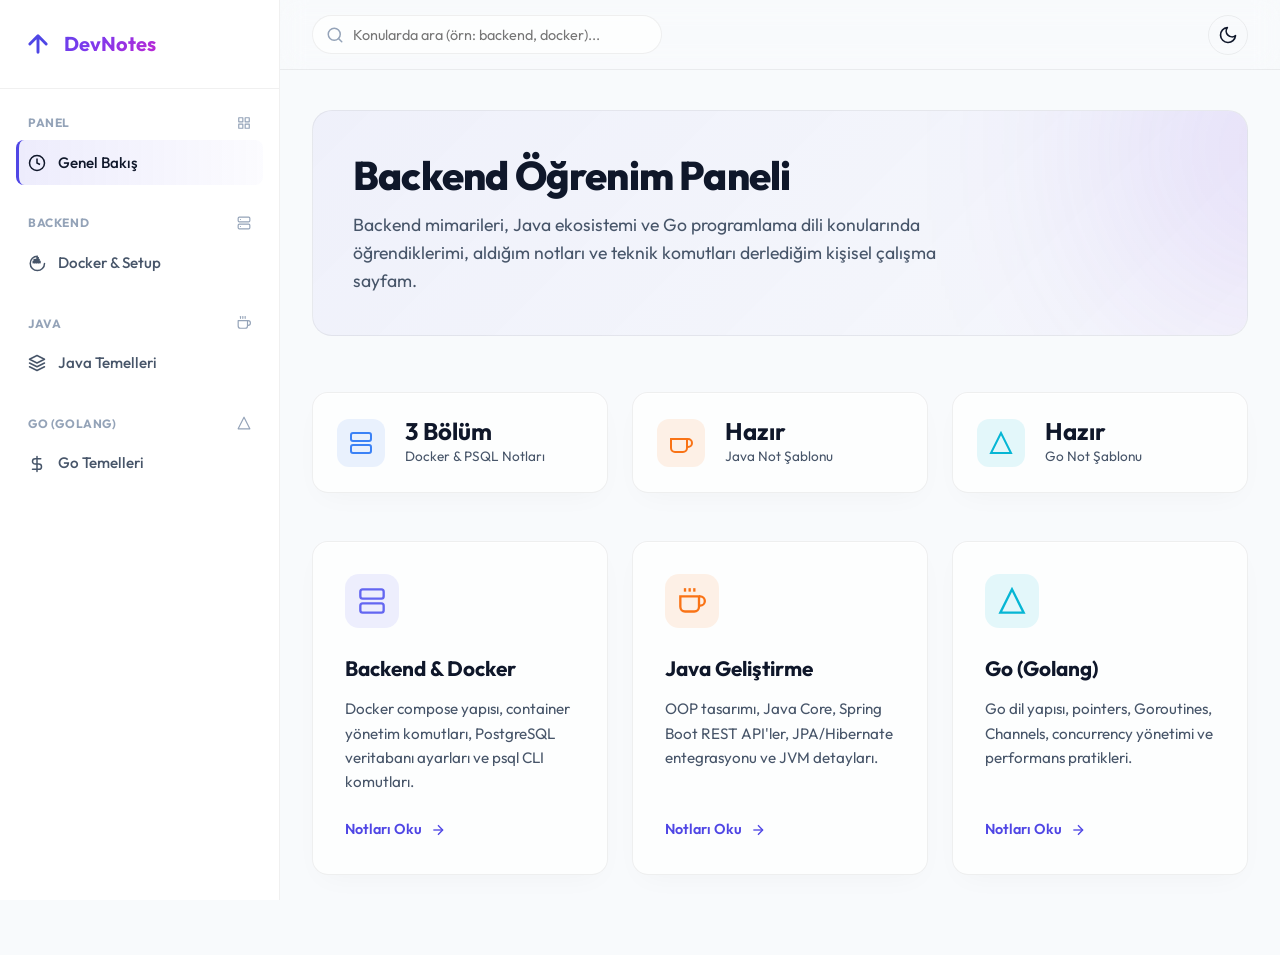
==== index.html @ 2a246d33 "feat: init folder-based developer documentation site" ====
<!DOCTYPE html>
<html lang="tr" data-theme="dark">
<head>
    <meta charset="UTF-8">
    <meta name="viewport" content="width=device-width, initial-scale=1.0">
    <title>Developer Notes - Dashboard</title>
    <link rel="stylesheet" href="style.css">
</head>
<body>

    <!-- Sidebar Navigation -->
    <aside class="sidebar" id="sidebar">
        <div class="sidebar-header">
            <a href="index.html" class="logo">
                <svg xmlns="http://www.w3.org/2000/svg" viewBox="0 0 24 24" fill="none" stroke="currentColor" stroke-width="2.5" stroke-linecap="round" stroke-linejoin="round">
                    <path d="M12 19V6M5 12l7-7 7 7"/>
                </svg>
                <span>DevNotes</span>
            </a>
            <button class="nav-btn mobile-menu-btn" id="close-sidebar-btn" aria-label="Close menu">
                <svg xmlns="http://www.w3.org/2000/svg" viewBox="0 0 24 24" fill="none" stroke="currentColor" stroke-width="2" stroke-linecap="round" stroke-linejoin="round">
                    <line x1="18" y1="6" x2="6" y2="18"></line>
                    <line x1="6" y1="6" x2="18" y2="18"></line>
                </svg>
            </button>
        </div>

        <nav class="sidebar-menu">
            <!-- Dashboard / Overview -->
            <div class="menu-category">
                <a href="index.html" class="menu-category-title nav-link">
                    <span>PANEL</span>
                    <svg xmlns="http://www.w3.org/2000/svg" viewBox="0 0 24 24" fill="none" stroke="currentColor" stroke-width="2" stroke-linecap="round" stroke-linejoin="round">
                        <rect x="3" y="3" width="7" height="7"></rect>
                        <rect x="14" y="3" width="7" height="7"></rect>
                        <rect x="14" y="14" width="7" height="7"></rect>
                        <rect x="3" y="14" width="7" height="7"></rect>
                    </svg>
                </a>
                <ul class="menu-list">
                    <li class="menu-item">
                        <a href="index.html" class="menu-link active" data-scroll-link="dashboard">
                            <svg xmlns="http://www.w3.org/2000/svg" viewBox="0 0 24 24" fill="none" stroke="currentColor">
                                <circle cx="12" cy="12" r="10" stroke-width="2"/>
                                <polyline points="12 6 12 12 16 14" stroke-width="2"/>
                            </svg>
                            <span>Genel Bakış</span>
                        </a>
                    </li>
                </ul>
            </div>

            <!-- Backend Category -->
            <div class="menu-category">
                <a href="backend.html" class="menu-category-title nav-link">
                    <span>BACKEND</span>
                    <svg xmlns="http://www.w3.org/2000/svg" viewBox="0 0 24 24" fill="none" stroke="currentColor" stroke-width="2" stroke-linecap="round" stroke-linejoin="round">
                        <rect x="2" y="2" width="20" height="8" rx="2" ry="2"></rect>
                        <rect x="2" y="14" width="20" height="8" rx="2" ry="2"></rect>
                        <line x1="6" y1="6" x2="6.01" y2="6"></line>
                        <line x1="6" y1="18" x2="6.01" y2="18"></line>
                    </svg>
                </a>
                <ul class="menu-list">
                    <li class="menu-item">
                        <a href="backend.html#docker" class="menu-link" data-scroll-link="docker">
                            <svg xmlns="http://www.w3.org/2000/svg" viewBox="0 0 24 24" fill="none" stroke="currentColor">
                                <path d="M22 12.5C22 17.75 17.75 22 12.5 22C7.25 22 3 17.75 3 12.5C3 7.25 7.25 3 12.5 3" stroke-width="2" stroke-linecap="round"/>
                                <path d="M7 10H8.5V11.5H7V10Z" fill="currentColor"/>
                                <path d="M9.5 10H11V11.5H9.5V10Z" fill="currentColor"/>
                                <path d="M12 10H13.5V11.5H12V10Z" fill="currentColor"/>
                                <path d="M14.5 10H16V11.5H14.5V10Z" fill="currentColor"/>
                                <path d="M8.25 7.5H9.75V9H8.25V7.5Z" fill="currentColor"/>
                                <path d="M10.75 7.5H12.25V9H10.75V7.5Z" fill="currentColor"/>
                                <path d="M13.25 7.5H14.75V9H13.25V7.5Z" fill="currentColor"/>
                                <path d="M12 5H13.5V6.5H12V5Z" fill="currentColor"/>
                            </svg>
                            <span>Docker & Setup</span>
                        </a>
                    </li>
                </ul>
            </div>

            <!-- Java Category -->
            <div class="menu-category">
                <a href="java.html" class="menu-category-title nav-link">
                    <span>JAVA</span>
                    <svg xmlns="http://www.w3.org/2000/svg" viewBox="0 0 24 24" fill="none" stroke="currentColor" stroke-width="2" stroke-linecap="round" stroke-linejoin="round">
                        <path d="M18 8h1a4 4 0 0 1 0 8h-1"></path>
                        <path d="M2 8h16v9a4 4 0 0 1-4 4H6a4 4 0 0 1-4-4V8z"></path>
                        <path d="M6 1v3"></path>
                        <path d="M10 1v3"></path>
                        <path d="M14 1v3"></path>
                    </svg>
                </a>
                <ul class="menu-list">
                    <li class="menu-item">
                        <a href="java.html#java-core" class="menu-link" data-scroll-link="java-core">
                            <svg xmlns="http://www.w3.org/2000/svg" viewBox="0 0 24 24" fill="none" stroke="currentColor">
                                <path d="M12 2L2 7l10 5 10-5-10-5zM2 17l10 5 10-5M2 12l10 5 10-5" stroke-width="2" stroke-linecap="round" stroke-linejoin="round"/>
                            </svg>
                            <span>Java Temelleri</span>
                        </a>
                    </li>
                </ul>
            </div>

            <!-- Go Category -->
            <div class="menu-category">
                <a href="go.html" class="menu-category-title nav-link">
                    <span>GO (GOLANG)</span>
                    <svg xmlns="http://www.w3.org/2000/svg" viewBox="0 0 24 24" fill="none" stroke="currentColor" stroke-width="2" stroke-linecap="round" stroke-linejoin="round">
                        <polygon points="12 2 2 22 22 22"></polygon>
                    </svg>
                </a>
                <ul class="menu-list">
                    <li class="menu-item">
                        <a href="go.html#go-basics" class="menu-link" data-scroll-link="go-basics">
                            <svg xmlns="http://www.w3.org/2000/svg" viewBox="0 0 24 24" fill="none" stroke="currentColor">
                                <path d="M12 2v20M17 5H9.5a3.5 3.5 0 0 0 0 7h5a3.5 3.5 0 0 1 0 7H6" stroke-width="2" stroke-linecap="round" stroke-linejoin="round"/>
                            </svg>
                            <span>Go Temelleri</span>
                        </a>
                    </li>
                </ul>
            </div>
        </nav>
    </aside>

    <!-- Main Content Area -->
    <div class="main-wrapper">
        <!-- Top Navigation Header -->
        <header class="navbar">
            <div style="display: flex; align-items: center; gap: 0.75rem;">
                <button class="nav-btn mobile-menu-btn" id="open-sidebar-btn" aria-label="Open menu">
                    <svg xmlns="http://www.w3.org/2000/svg" viewBox="0 0 24 24" fill="none" stroke="currentColor" stroke-width="2" stroke-linecap="round" stroke-linejoin="round">
                        <line x1="3" y1="12" x2="21" y2="12"></line>
                        <line x1="3" y1="6" x2="21" y2="6"></line>
                        <line x1="3" y1="18" x2="21" y2="18"></line>
                    </svg>
                </button>
                <div class="search-box">
                    <svg xmlns="http://www.w3.org/2000/svg" viewBox="0 0 24 24" fill="none" stroke="currentColor" stroke-width="2" stroke-linecap="round" stroke-linejoin="round">
                        <circle cx="11" cy="11" r="8"></circle>
                        <line x1="21" y1="21" x2="16.65" y2="16.65"></line>
                    </svg>
                    <input type="text" id="search-input" placeholder="Konularda ara (örn: backend, docker)...">
                </div>
            </div>

            <div class="nav-actions">
                <button class="nav-btn" id="theme-toggle" aria-label="Toggle theme">
                    <svg id="theme-sun" xmlns="http://www.w3.org/2000/svg" viewBox="0 0 24 24" fill="none" stroke="currentColor" stroke-width="2" stroke-linecap="round" stroke-linejoin="round">
                        <circle cx="12" cy="12" r="5"></circle>
                        <line x1="12" y1="1" x2="12" y2="3"></line>
                        <line x1="12" y1="21" x2="12" y2="23"></line>
                        <line x1="4.22" y1="4.22" x2="5.64" y2="5.64"></line>
                        <line x1="18.36" y1="18.36" x2="19.78" y2="19.78"></line>
                        <line x1="1" y1="12" x2="3" y2="12"></line>
                        <line x1="21" y1="12" x2="23" y2="12"></line>
                        <line x1="4.22" y1="19.78" x2="5.64" y2="18.36"></line>
                        <line x1="18.36" y1="5.64" x2="19.78" y2="4.22"></line>
                    </svg>
                    <svg id="theme-moon" class="hidden" xmlns="http://www.w3.org/2000/svg" viewBox="0 0 24 24" fill="none" stroke="currentColor" stroke-width="2" stroke-linecap="round" stroke-linejoin="round">
                        <path d="M21 12.79A9 9 0 1 1 11.21 3 7 7 0 0 0 21 12.79z"></path>
                    </svg>
                </button>
            </div>
        </header>

        <!-- Content Container -->
        <main class="content-container">
            <!-- Hero / Journal Header -->
            <section class="hero">
                <h1>Backend Öğrenim Paneli</h1>
                <p>Backend mimarileri, Java ekosistemi ve Go programlama dili konularında öğrendiklerimi, aldığım notları ve teknik komutları derlediğim kişisel çalışma sayfam.</p>
            </section>

            <!-- Quick Stats Section -->
            <div class="dashboard-grid">
                <div class="stat-card">
                    <div class="stat-icon blue">
                        <svg xmlns="http://www.w3.org/2000/svg" viewBox="0 0 24 24" fill="none" stroke="currentColor">
                            <rect x="2" y="2" width="20" height="8" rx="2" ry="2"></rect>
                            <rect x="2" y="14" width="20" height="8" rx="2" ry="2"></rect>
                            <line x1="6" y1="6" x2="6.01" y2="6"></line>
                            <line x1="6" y1="18" x2="6.01" y2="18"></line>
                        </svg>
                    </div>
                    <div class="stat-info">
                        <span class="stat-number">3 Bölüm</span>
                        <span class="stat-label">Docker & PSQL Notları</span>
                    </div>
                </div>

                <div class="stat-card">
                    <div class="stat-icon orange">
                        <svg xmlns="http://www.w3.org/2000/svg" viewBox="0 0 24 24" fill="none" stroke="currentColor">
                            <path d="M18 8h1a4 4 0 0 1 0 8h-1"></path>
                            <path d="M2 8h16v9a4 4 0 0 1-4 4H6a4 4 0 0 1-4-4V8z"></path>
                        </svg>
                    </div>
                    <div class="stat-info">
                        <span class="stat-number">Hazır</span>
                        <span class="stat-label">Java Not Şablonu</span>
                    </div>
                </div>

                <div class="stat-card">
                    <div class="stat-icon cyan">
                        <svg xmlns="http://www.w3.org/2000/svg" viewBox="0 0 24 24" fill="none" stroke="currentColor">
                            <polygon points="12 2 2 22 22 22"></polygon>
                        </svg>
                    </div>
                    <div class="stat-info">
                        <span class="stat-number">Hazır</span>
                        <span class="stat-label">Go Not Şablonu</span>
                    </div>
                </div>
            </div>

            <!-- Main Topic Navigator Cards -->
            <div class="topic-grid">
                <!-- Backend Card -->
                <a href="backend.html" class="topic-card">
                    <div class="topic-icon backend">
                        <svg xmlns="http://www.w3.org/2000/svg" viewBox="0 0 24 24" fill="none" stroke="currentColor">
                            <rect x="2" y="2" width="20" height="8" rx="2" ry="2"></rect>
                            <rect x="2" y="14" width="20" height="8" rx="2" ry="2"></rect>
                            <line x1="6" y1="6" x2="6.01" y2="6"></line>
                            <line x1="6" y1="18" x2="6.01" y2="18"></line>
                        </svg>
                    </div>
                    <h2 class="topic-title">Backend & Docker</h2>
                    <p class="topic-desc">Docker compose yapısı, container yönetim komutları, PostgreSQL veritabanı ayarları ve psql CLI komutları.</p>
                    <div class="topic-btn">
                        <span>Notları Oku</span>
                        <svg xmlns="http://www.w3.org/2000/svg" viewBox="0 0 24 24" fill="none" stroke="currentColor">
                            <line x1="5" y1="12" x2="19" y2="12"></line>
                            <polyline points="12 5 19 12 12 19"></polyline>
                        </svg>
                    </div>
                </a>

                <!-- Java Card -->
                <a href="java.html" class="topic-card">
                    <div class="topic-icon java">
                        <svg xmlns="http://www.w3.org/2000/svg" viewBox="0 0 24 24" fill="none" stroke="currentColor">
                            <path d="M18 8h1a4 4 0 0 1 0 8h-1"></path>
                            <path d="M2 8h16v9a4 4 0 0 1-4 4H6a4 4 0 0 1-4-4V8z"></path>
                            <path d="M6 1v3"></path>
                            <path d="M10 1v3"></path>
                            <path d="M14 1v3"></path>
                        </svg>
                    </div>
                    <h2 class="topic-title">Java Geliştirme</h2>
                    <p class="topic-desc">OOP tasarımı, Java Core, Spring Boot REST API'ler, JPA/Hibernate entegrasyonu ve JVM detayları.</p>
                    <div class="topic-btn">
                        <span>Notları Oku</span>
                        <svg xmlns="http://www.w3.org/2000/svg" viewBox="0 0 24 24" fill="none" stroke="currentColor">
                            <line x1="5" y1="12" x2="19" y2="12"></line>
                            <polyline points="12 5 19 12 12 19"></polyline>
                        </svg>
                    </div>
                </a>

                <!-- Go Card -->
                <a href="go.html" class="topic-card">
                    <div class="topic-icon go">
                        <svg xmlns="http://www.w3.org/2000/svg" viewBox="0 0 24 24" fill="none" stroke="currentColor">
                            <polygon points="12 2 2 22 22 22"></polygon>
                        </svg>
                    </div>
                    <h2 class="topic-title">Go (Golang)</h2>
                    <p class="topic-desc">Go dil yapısı, pointers, Goroutines, Channels, concurrency yönetimi ve performans pratikleri.</p>
                    <div class="topic-btn">
                        <span>Notları Oku</span>
                        <svg xmlns="http://www.w3.org/2000/svg" viewBox="0 0 24 24" fill="none" stroke="currentColor">
                            <line x1="5" y1="12" x2="19" y2="12"></line>
                            <polyline points="12 5 19 12 12 19"></polyline>
                        </svg>
                    </div>
                </a>
            </div>
        </main>
    </div>

    <!-- Scripts -->
    <script src="app.js"></script>
</body>
</html>
---- style.css ----
@import url('https://fonts.googleapis.com/css2?family=JetBrains+Mono:ital,wght@0,100..800;1,100..800&family=Outfit:wght@100..900&display=swap');

:root {
    /* Transitions */
    --transition-speed: 0.3s;
    --transition-bounce: cubic-bezier(0.34, 1.56, 0.64, 1);
    
    /* System Colors (Independent) */
    --success: #10b981;
    --success-bg: rgba(16, 185, 129, 0.1);
    --warning: #f59e0b;
    --danger: #ef4444;

    /* Theme - Dark Mode (Default) */
    --bg-primary: #0b0f19;
    --bg-secondary: rgba(17, 24, 39, 0.6);
    --bg-sidebar: #0f1322;
    --text-primary: #f3f4f6;
    --text-secondary: #9ca3af;
    --text-muted: #6b7280;
    --accent: #6366f1;
    --accent-rgb: 99, 102, 241;
    --accent-hover: #4f46e5;
    --accent-gradient: linear-gradient(135deg, #6366f1 0%, #8b5cf6 50%, #d946ef 100%);
    --border-color: rgba(255, 255, 255, 0.08);
    --border-hover: rgba(99, 102, 241, 0.3);
    --card-shadow: 0 10px 30px -10px rgba(0, 0, 0, 0.7), 0 1px 1px 0 rgba(255, 255, 255, 0.05) inset;
    --code-bg: #111827;
    --code-border: rgba(255, 255, 255, 0.05);
    --scrollbar-track: #0b0f19;
    --scrollbar-thumb: #1f2937;
    --scrollbar-thumb-hover: #374151;
    --glass-blur: blur(12px);
}

[data-theme="light"] {
    /* Theme - Light Mode */
    --bg-primary: #f8fafc;
    --bg-secondary: rgba(255, 255, 255, 0.7);
    --bg-sidebar: #ffffff;
    --text-primary: #0f172a;
    --text-secondary: #475569;
    --text-muted: #94a3b8;
    --accent: #4f46e5;
    --accent-rgb: 79, 70, 229;
    --accent-hover: #4338ca;
    --accent-gradient: linear-gradient(135deg, #4f46e5 0%, #7c3aed 50%, #c026d3 100%);
    --border-color: rgba(0, 0, 0, 0.06);
    --border-hover: rgba(79, 70, 229, 0.3);
    --card-shadow: 0 10px 30px -10px rgba(0, 0, 0, 0.04), 0 1px 1px 0 rgba(255, 255, 255, 0.8) inset;
    --code-bg: #f1f5f9;
    --code-border: rgba(0, 0, 0, 0.04);
    --scrollbar-track: #f8fafc;
    --scrollbar-thumb: #cbd5e1;
    --scrollbar-thumb-hover: #94a3b8;
}

* {
    box-sizing: border-box;
    margin: 0;
    padding: 0;
}

html {
    scroll-behavior: smooth;
    scroll-padding-top: 100px;
    height: 100%;
}

body {
    font-family: 'Outfit', -apple-system, BlinkMacSystemFont, "Segoe UI", Roboto, sans-serif;
    background-color: var(--bg-primary);
    color: var(--text-primary);
    line-height: 1.6;
    display: flex;
    min-height: 100%;
    overflow-x: hidden;
    transition: background-color var(--transition-speed), color var(--transition-speed);
}

/* Custom Scrollbar */
::-webkit-scrollbar {
    width: 8px;
    height: 8px;
}

::-webkit-scrollbar-track {
    background: var(--scrollbar-track);
}

::-webkit-scrollbar-thumb {
    background: var(--scrollbar-thumb);
    border-radius: 4px;
}

::-webkit-scrollbar-thumb:hover {
    background: var(--scrollbar-thumb-hover);
}

/* Sidebar Styling */
.sidebar {
    width: 280px;
    background-color: var(--bg-sidebar);
    border-right: 1px solid var(--border-color);
    position: fixed;
    top: 0;
    bottom: 0;
    left: 0;
    z-index: 100;
    display: flex;
    flex-direction: column;
    transition: transform var(--transition-speed) var(--transition-bounce), background-color var(--transition-speed), border-color var(--transition-speed);
}

.sidebar-header {
    padding: 1.75rem 1.5rem;
    display: flex;
    align-items: center;
    justify-content: space-between;
    border-bottom: 1px solid var(--border-color);
}

.logo {
    display: flex;
    align-items: center;
    gap: 0.75rem;
    font-weight: 700;
    font-size: 1.25rem;
    background: var(--accent-gradient);
    -webkit-background-clip: text;
    -webkit-text-fill-color: transparent;
    text-decoration: none;
}

.logo svg {
    width: 28px;
    height: 28px;
    stroke: var(--accent);
}

.sidebar-menu {
    flex: 1;
    overflow-y: auto;
    padding: 1.5rem 1rem;
}

.menu-category {
    margin-bottom: 1.75rem;
}

.menu-category-title {
    font-size: 0.75rem;
    font-weight: 700;
    text-transform: uppercase;
    letter-spacing: 0.05em;
    color: var(--text-muted);
    padding: 0 0.75rem 0.5rem;
    display: flex;
    align-items: center;
    justify-content: space-between;
    text-decoration: none;
}

.menu-category-title.nav-link {
    cursor: pointer;
    transition: color var(--transition-speed) ease;
}

.menu-category-title.nav-link:hover {
    color: var(--text-primary);
}

.menu-category-title svg {
    width: 14px;
    height: 14px;
}

.menu-list {
    list-style: none;
}

.menu-item {
    margin-bottom: 0.25rem;
}

.menu-link {
    display: flex;
    align-items: center;
    gap: 0.75rem;
    padding: 0.65rem 0.75rem;
    color: var(--text-secondary);
    text-decoration: none;
    font-size: 0.95rem;
    font-weight: 500;
    border-radius: 8px;
    transition: all var(--transition-speed) ease;
}

.menu-link:hover {
    color: var(--text-primary);
    background-color: rgba(var(--accent-rgb), 0.06);
}

.menu-link.active {
    color: var(--text-primary);
    background: linear-gradient(90deg, rgba(var(--accent-rgb), 0.1) 0%, rgba(var(--accent-rgb), 0.02) 100%);
    border-left: 3px solid var(--accent);
    padding-left: calc(0.75rem - 3px);
}

.menu-link svg {
    width: 18px;
    height: 18px;
    stroke: currentColor;
    fill: none;
    stroke-width: 2;
    transition: transform var(--transition-speed) ease;
}

.menu-link:hover svg {
    transform: translateX(2px);
}

/* Main Layout Area */
.main-wrapper {
    margin-left: 280px;
    flex: 1;
    display: flex;
    flex-direction: column;
    min-height: 100vh;
}

/* Header Navbar */
.navbar {
    height: 70px;
    background-color: rgba(var(--bg-primary), 0.8);
    backdrop-filter: var(--glass-blur);
    border-bottom: 1px solid var(--border-color);
    position: sticky;
    top: 0;
    z-index: 90;
    display: flex;
    align-items: center;
    justify-content: space-between;
    padding: 0 2rem;
    transition: background-color var(--transition-speed), border-color var(--transition-speed);
}

.search-box {
    position: relative;
    width: 350px;
}

.search-box input {
    width: 100%;
    padding: 0.6rem 1rem 0.6rem 2.5rem;
    border-radius: 50px;
    border: 1px solid var(--border-color);
    background-color: var(--bg-secondary);
    color: var(--text-primary);
    font-family: inherit;
    font-size: 0.9rem;
    transition: all var(--transition-speed) ease;
}

.search-box input:focus {
    outline: none;
    border-color: var(--accent);
    box-shadow: 0 0 0 3px rgba(var(--accent-rgb), 0.15);
    width: 380px;
}

.search-box svg {
    position: absolute;
    left: 0.9rem;
    top: 50%;
    transform: translateY(-50%);
    width: 18px;
    height: 18px;
    stroke: var(--text-muted);
}

.nav-actions {
    display: flex;
    align-items: center;
    gap: 1rem;
}

.nav-btn {
    background: none;
    border: 1px solid var(--border-color);
    color: var(--text-primary);
    cursor: pointer;
    width: 40px;
    height: 40px;
    border-radius: 50%;
    display: flex;
    align-items: center;
    justify-content: center;
    transition: all var(--transition-speed) ease;
}

.nav-btn:hover {
    border-color: var(--accent);
    background-color: rgba(var(--accent-rgb), 0.06);
    color: var(--accent);
}

.nav-btn svg {
    width: 20px;
    height: 20px;
    stroke: currentColor;
    fill: none;
    stroke-width: 2;
}

/* Mobile Sidebar Menu Button */
.mobile-menu-btn {
    display: none;
}

/* Content Container */
.content-container {
    max-width: 1000px;
    width: 100%;
    margin: 0 auto;
    padding: 2.5rem 2rem 5rem;
    flex: 1;
}

/* Page Intro/Hero styling */
.hero {
    margin-bottom: 3.5rem;
    padding: 2.5rem;
    border-radius: 20px;
    background: linear-gradient(135deg, rgba(var(--accent-rgb), 0.05) 0%, rgba(var(--accent-rgb), 0.01) 100%);
    border: 1px solid var(--border-color);
    position: relative;
    overflow: hidden;
}

.hero::after {
    content: '';
    position: absolute;
    top: -50%;
    right: -20%;
    width: 300px;
    height: 300px;
    background: var(--accent-gradient);
    filter: blur(120px);
    opacity: 0.15;
    pointer-events: none;
}

.hero h1 {
    font-size: 2.5rem;
    font-weight: 800;
    margin-bottom: 0.75rem;
    letter-spacing: -0.02em;
    line-height: 1.2;
}

.hero p {
    color: var(--text-secondary);
    font-size: 1.1rem;
    max-width: 600px;
}

/* Dashboard Specific Styles */
.dashboard-grid {
    display: grid;
    grid-template-columns: repeat(auto-fit, minmax(280px, 1fr));
    gap: 1.5rem;
    margin-top: 1rem;
    margin-bottom: 3rem;
}

.stat-card {
    background-color: var(--bg-secondary);
    border: 1px solid var(--border-color);
    padding: 1.5rem;
    border-radius: 16px;
    display: flex;
    align-items: center;
    gap: 1.25rem;
    box-shadow: var(--card-shadow);
}

.stat-icon {
    width: 48px;
    height: 48px;
    border-radius: 12px;
    background-color: rgba(var(--accent-rgb), 0.1);
    color: var(--accent);
    display: flex;
    align-items: center;
    justify-content: center;
}

.stat-icon.blue {
    background-color: rgba(59, 130, 246, 0.1);
    color: #3b82f6;
}

.stat-icon.orange {
    background-color: rgba(249, 115, 22, 0.1);
    color: #f97316;
}

.stat-icon.cyan {
    background-color: rgba(6, 182, 212, 0.1);
    color: #06b6d4;
}

.stat-icon svg {
    width: 24px;
    height: 24px;
    stroke: currentColor;
    fill: none;
    stroke-width: 2;
}

.stat-info {
    display: flex;
    flex-direction: column;
}

.stat-number {
    font-size: 1.5rem;
    font-weight: 700;
    line-height: 1.2;
    color: var(--text-primary);
}

.stat-label {
    font-size: 0.85rem;
    color: var(--text-secondary);
}

.topic-grid {
    display: grid;
    grid-template-columns: repeat(auto-fit, minmax(280px, 1fr));
    gap: 1.5rem;
}

.topic-card {
    background-color: var(--bg-secondary);
    border: 1px solid var(--border-color);
    border-radius: 16px;
    padding: 2rem;
    display: flex;
    flex-direction: column;
    height: 100%;
    transition: all var(--transition-speed) ease;
    text-decoration: none;
    color: inherit;
    box-shadow: var(--card-shadow);
}

.topic-card:hover {
    border-color: var(--border-hover);
    transform: translateY(-4px);
}

.topic-icon {
    width: 54px;
    height: 54px;
    border-radius: 14px;
    display: flex;
    align-items: center;
    justify-content: center;
    margin-bottom: 1.5rem;
    transition: transform var(--transition-speed) var(--transition-bounce);
}

.topic-card:hover .topic-icon {
    transform: scale(1.1) rotate(5deg);
}

.topic-icon.backend {
    background-color: rgba(99, 102, 241, 0.1);
    color: #6366f1;
}

.topic-icon.java {
    background-color: rgba(249, 115, 22, 0.1);
    color: #f97316;
}

.topic-icon.go {
    background-color: rgba(6, 182, 212, 0.1);
    color: #06b6d4;
}

.topic-icon svg {
    width: 28px;
    height: 28px;
    stroke: currentColor;
    fill: none;
    stroke-width: 2;
}

.topic-title {
    font-size: 1.3rem;
    font-weight: 700;
    margin-bottom: 0.75rem;
    color: var(--text-primary);
}

.topic-desc {
    color: var(--text-secondary);
    font-size: 0.95rem;
    margin-bottom: 1.5rem;
    flex-grow: 1;
}

.topic-btn {
    align-self: flex-start;
    display: flex;
    align-items: center;
    gap: 0.5rem;
    font-size: 0.9rem;
    font-weight: 600;
    color: var(--accent);
    transition: gap 0.2s ease;
}

.topic-card:hover .topic-btn {
    gap: 0.75rem;
}

.topic-btn svg {
    width: 16px;
    height: 16px;
    stroke: currentColor;
    fill: none;
    stroke-width: 2;
}

/* Document Sections */
.doc-section {
    margin-bottom: 4.5rem;
}

.section-title {
    font-size: 2rem;
    font-weight: 800;
    margin-bottom: 1.5rem;
    border-bottom: 1px solid var(--border-color);
    padding-bottom: 0.5rem;
    display: flex;
    align-items: center;
    gap: 0.75rem;
    letter-spacing: -0.01em;
}

.section-title svg {
    width: 28px;
    height: 28px;
    stroke: var(--accent);
}

/* Sub-sections & Articles */
.doc-subsection {
    margin-top: 2rem;
    scroll-margin-top: 100px;
}

.subsection-title {
    font-size: 1.4rem;
    font-weight: 700;
    margin-bottom: 1.25rem;
    color: var(--text-primary);
    display: flex;
    align-items: center;
    gap: 0.5rem;
}

.subsection-title::before {
    content: '#';
    color: var(--accent);
    font-weight: 400;
    opacity: 0.7;
}

/* Card Styling */
.card {
    background-color: var(--bg-secondary);
    border: 1px solid var(--border-color);
    border-radius: 16px;
    padding: 1.75rem;
    margin-bottom: 1.5rem;
    box-shadow: var(--card-shadow);
    transition: border-color var(--transition-speed) ease, transform var(--transition-speed) ease;
}

.card:hover {
    border-color: var(--border-hover);
    transform: translateY(-2px);
}

/* Styling Lists and text in cards */
.card h4 {
    font-size: 1.1rem;
    font-weight: 600;
    margin-bottom: 1rem;
    color: var(--text-primary);
    display: flex;
    align-items: center;
    gap: 0.5rem;
}

.card p {
    color: var(--text-secondary);
    margin-bottom: 1rem;
}

.notes-list {
    list-style: none;
    margin-bottom: 1.5rem;
}

.notes-list li {
    position: relative;
    padding-left: 1.5rem;
    margin-bottom: 1rem;
    color: var(--text-secondary);
}

.notes-list li strong {
    color: var(--text-primary);
    display: block;
    font-size: 0.95rem;
    margin-bottom: 0.25rem;
}

.notes-list li::before {
    content: '';
    position: absolute;
    left: 4px;
    top: 10px;
    width: 6px;
    height: 6px;
    border-radius: 50%;
    background-color: var(--accent);
}

/* Code Snippets */
.code-container {
    position: relative;
    margin-top: 0.5rem;
    margin-bottom: 0.75rem;
    border-radius: 10px;
    overflow: hidden;
    border: 1px solid var(--code-border);
}

.code-header {
    background-color: rgba(0, 0, 0, 0.15);
    padding: 0.4rem 1rem;
    display: flex;
    justify-content: space-between;
    align-items: center;
    border-bottom: 1px solid var(--code-border);
}

.code-lang {
    font-size: 0.75rem;
    font-family: 'JetBrains Mono', monospace;
    color: var(--text-muted);
    text-transform: uppercase;
    letter-spacing: 0.05em;
}

.copy-btn {
    background: none;
    border: none;
    color: var(--text-muted);
    cursor: pointer;
    display: flex;
    align-items: center;
    gap: 0.35rem;
    font-size: 0.75rem;
    font-family: inherit;
    padding: 0.2rem 0.5rem;
    border-radius: 4px;
    transition: all 0.2s ease;
}

.copy-btn:hover {
    color: var(--text-primary);
    background-color: rgba(255, 255, 255, 0.05);
}

.copy-btn.copied {
    color: var(--success);
    background-color: var(--success-bg);
}

.copy-btn svg {
    width: 14px;
    height: 14px;
    stroke: currentColor;
    fill: none;
    stroke-width: 2;
}

pre {
    background-color: var(--code-bg);
    padding: 1.25rem;
    overflow-x: auto;
    margin: 0;
}

code {
    font-family: 'JetBrains Mono', monospace;
    font-size: 0.9rem;
    color: #e2e8f0;
}

/* Inline Code styling */
code.inline {
    background-color: var(--code-bg);
    border: 1px solid var(--code-border);
    padding: 0.15rem 0.4rem;
    border-radius: 4px;
    font-size: 0.85rem;
    color: var(--accent);
}

/* Custom PSQL grid layout */
.psql-grid {
    display: grid;
    grid-template-columns: repeat(auto-fit, minmax(280px, 1fr));
    gap: 1rem;
    margin-top: 1rem;
}

.psql-cmd-card {
    background-color: rgba(var(--accent-rgb), 0.02);
    border: 1px solid var(--border-color);
    border-radius: 8px;
    padding: 0.85rem 1rem;
    display: flex;
    align-items: center;
    justify-content: space-between;
    transition: all 0.2s ease;
}

.psql-cmd-card:hover {
    border-color: var(--accent);
    background-color: rgba(var(--accent-rgb), 0.04);
}

.psql-cmd-info {
    display: flex;
    flex-direction: column;
}

.psql-cmd-desc {
    font-size: 0.8rem;
    color: var(--text-muted);
    margin-bottom: 0.2rem;
}

.psql-cmd-code {
    font-family: 'JetBrains Mono', monospace;
    font-weight: 700;
    color: var(--text-primary);
}

/* Placeholder for future sections */
.placeholder-card {
    border: 2px dashed var(--border-color);
    background: transparent;
    display: flex;
    flex-direction: column;
    align-items: center;
    justify-content: center;
    padding: 3rem 2rem;
    text-align: center;
    color: var(--text-muted);
    border-radius: 16px;
    transition: all 0.3s ease;
}

.placeholder-card:hover {
    border-color: var(--accent);
    color: var(--text-secondary);
}

.placeholder-card svg {
    width: 48px;
    height: 48px;
    stroke: currentColor;
    fill: none;
    stroke-width: 1.5;
    margin-bottom: 1rem;
}

.placeholder-card h5 {
    font-size: 1.1rem;
    font-weight: 600;
    color: var(--text-secondary);
    margin-bottom: 0.5rem;
}

.placeholder-card p {
    font-size: 0.875rem;
    max-width: 320px;
    margin: 0;
}

/* Search results state */
.search-highlight {
    background-color: rgba(234, 179, 8, 0.3);
    color: var(--text-primary);
    border-radius: 2px;
    padding: 0 2px;
}

.hidden {
    display: none !important;
}

.no-results {
    text-align: center;
    padding: 3rem;
    color: var(--text-muted);
    font-size: 1.1rem;
}

.no-results svg {
    width: 64px;
    height: 64px;
    stroke: currentColor;
    stroke-width: 1.5;
    margin-bottom: 1rem;
}

/* Responsive Styles */
@media (max-width: 991px) {
    .sidebar {
        transform: translateX(-100%);
        box-shadow: 0 0 30px rgba(0,0,0,0.3);
    }
    
    .sidebar.open {
        transform: translateX(0);
    }
    
    .main-wrapper {
        margin-left: 0;
    }
    
    .mobile-menu-btn {
        display: flex;
    }
    
    .search-box {
        width: auto;
        flex: 1;
        max-width: 300px;
        margin-right: 1rem;
    }
    
    .search-box input:focus {
        width: 100%;
    }
}

@media (max-width: 576px) {
    .navbar {
        padding: 0 1rem;
    }
    
    .content-container {
        padding: 1.5rem 1rem 3rem;
    }
    
    .hero {
        padding: 1.5rem;
        margin-bottom: 2rem;
    }
    
    .hero h1 {
        font-size: 1.8rem;
    }
    
    .section-title {
        font-size: 1.6rem;
    }
    
    .card {
        padding: 1.25rem;
    }
}
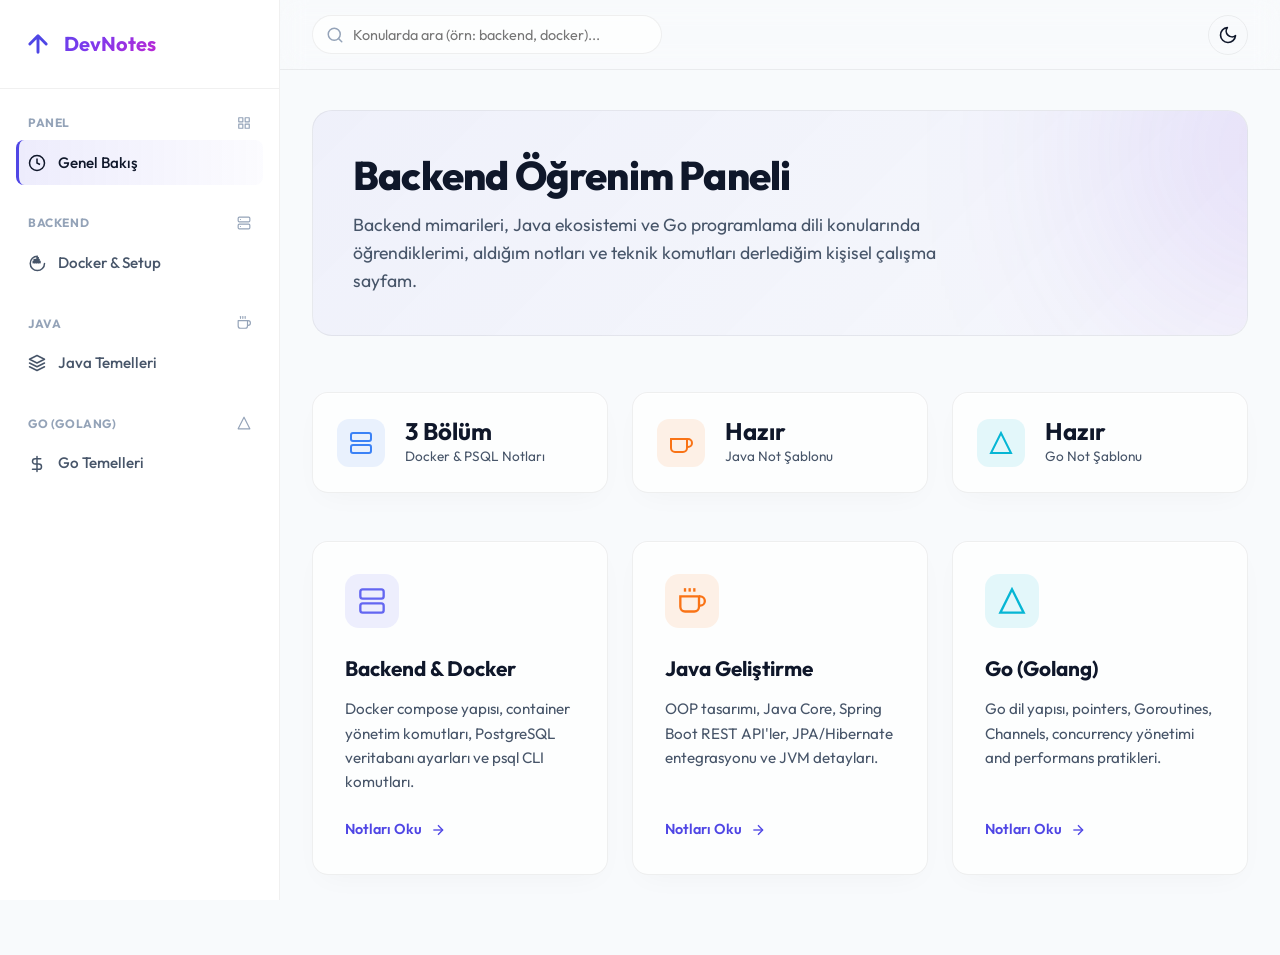
==== commit cbac5715: "fix: update navigation links in index.html to subfolders" ====
--- a/index.html
+++ b/index.html
@@ -52,7 +52,7 @@
 
             <!-- Backend Category -->
             <div class="menu-category">
-                <a href="backend.html" class="menu-category-title nav-link">
+                <a href="backend/docker-commands.html" class="menu-category-title nav-link">
                     <span>BACKEND</span>
                     <svg xmlns="http://www.w3.org/2000/svg" viewBox="0 0 24 24" fill="none" stroke="currentColor" stroke-width="2" stroke-linecap="round" stroke-linejoin="round">
                         <rect x="2" y="2" width="20" height="8" rx="2" ry="2"></rect>
@@ -63,7 +63,7 @@
                 </a>
                 <ul class="menu-list">
                     <li class="menu-item">
-                        <a href="backend.html#docker" class="menu-link" data-scroll-link="docker">
+                        <a href="backend/docker-commands.html" class="menu-link" data-scroll-link="docker">
                             <svg xmlns="http://www.w3.org/2000/svg" viewBox="0 0 24 24" fill="none" stroke="currentColor">
                                 <path d="M22 12.5C22 17.75 17.75 22 12.5 22C7.25 22 3 17.75 3 12.5C3 7.25 7.25 3 12.5 3" stroke-width="2" stroke-linecap="round"/>
                                 <path d="M7 10H8.5V11.5H7V10Z" fill="currentColor"/>
@@ -83,7 +83,7 @@
 
             <!-- Java Category -->
             <div class="menu-category">
-                <a href="java.html" class="menu-category-title nav-link">
+                <a href="java/java-basics.html" class="menu-category-title nav-link">
                     <span>JAVA</span>
                     <svg xmlns="http://www.w3.org/2000/svg" viewBox="0 0 24 24" fill="none" stroke="currentColor" stroke-width="2" stroke-linecap="round" stroke-linejoin="round">
                         <path d="M18 8h1a4 4 0 0 1 0 8h-1"></path>
@@ -95,7 +95,7 @@
                 </a>
                 <ul class="menu-list">
                     <li class="menu-item">
-                        <a href="java.html#java-core" class="menu-link" data-scroll-link="java-core">
+                        <a href="java/java-basics.html" class="menu-link" data-scroll-link="java-core">
                             <svg xmlns="http://www.w3.org/2000/svg" viewBox="0 0 24 24" fill="none" stroke="currentColor">
                                 <path d="M12 2L2 7l10 5 10-5-10-5zM2 17l10 5 10-5M2 12l10 5 10-5" stroke-width="2" stroke-linecap="round" stroke-linejoin="round"/>
                             </svg>
@@ -107,7 +107,7 @@
 
             <!-- Go Category -->
             <div class="menu-category">
-                <a href="go.html" class="menu-category-title nav-link">
+                <a href="go/go-basics.html" class="menu-category-title nav-link">
                     <span>GO (GOLANG)</span>
                     <svg xmlns="http://www.w3.org/2000/svg" viewBox="0 0 24 24" fill="none" stroke="currentColor" stroke-width="2" stroke-linecap="round" stroke-linejoin="round">
                         <polygon points="12 2 2 22 22 22"></polygon>
@@ -115,7 +115,7 @@
                 </a>
                 <ul class="menu-list">
                     <li class="menu-item">
-                        <a href="go.html#go-basics" class="menu-link" data-scroll-link="go-basics">
+                        <a href="go/go-basics.html" class="menu-link" data-scroll-link="go-basics">
                             <svg xmlns="http://www.w3.org/2000/svg" viewBox="0 0 24 24" fill="none" stroke="currentColor">
                                 <path d="M12 2v20M17 5H9.5a3.5 3.5 0 0 0 0 7h5a3.5 3.5 0 0 1 0 7H6" stroke-width="2" stroke-linecap="round" stroke-linejoin="round"/>
                             </svg>
@@ -222,7 +222,7 @@
             <!-- Main Topic Navigator Cards -->
             <div class="topic-grid">
                 <!-- Backend Card -->
-                <a href="backend.html" class="topic-card">
+                <a href="backend/docker-commands.html" class="topic-card">
                     <div class="topic-icon backend">
                         <svg xmlns="http://www.w3.org/2000/svg" viewBox="0 0 24 24" fill="none" stroke="currentColor">
                             <rect x="2" y="2" width="20" height="8" rx="2" ry="2"></rect>
@@ -243,7 +243,7 @@
                 </a>
 
                 <!-- Java Card -->
-                <a href="java.html" class="topic-card">
+                <a href="java/java-basics.html" class="topic-card">
                     <div class="topic-icon java">
                         <svg xmlns="http://www.w3.org/2000/svg" viewBox="0 0 24 24" fill="none" stroke="currentColor">
                             <path d="M18 8h1a4 4 0 0 1 0 8h-1"></path>
@@ -265,14 +265,14 @@
                 </a>
 
                 <!-- Go Card -->
-                <a href="go.html" class="topic-card">
+                <a href="go/go-basics.html" class="topic-card">
                     <div class="topic-icon go">
                         <svg xmlns="http://www.w3.org/2000/svg" viewBox="0 0 24 24" fill="none" stroke="currentColor">
                             <polygon points="12 2 2 22 22 22"></polygon>
                         </svg>
                     </div>
                     <h2 class="topic-title">Go (Golang)</h2>
-                    <p class="topic-desc">Go dil yapısı, pointers, Goroutines, Channels, concurrency yönetimi ve performans pratikleri.</p>
+                    <p class="topic-desc">Go dil yapısı, pointers, Goroutines, Channels, concurrency yönetimi and performans pratikleri.</p>
                     <div class="topic-btn">
                         <span>Notları Oku</span>
                         <svg xmlns="http://www.w3.org/2000/svg" viewBox="0 0 24 24" fill="none" stroke="currentColor">
